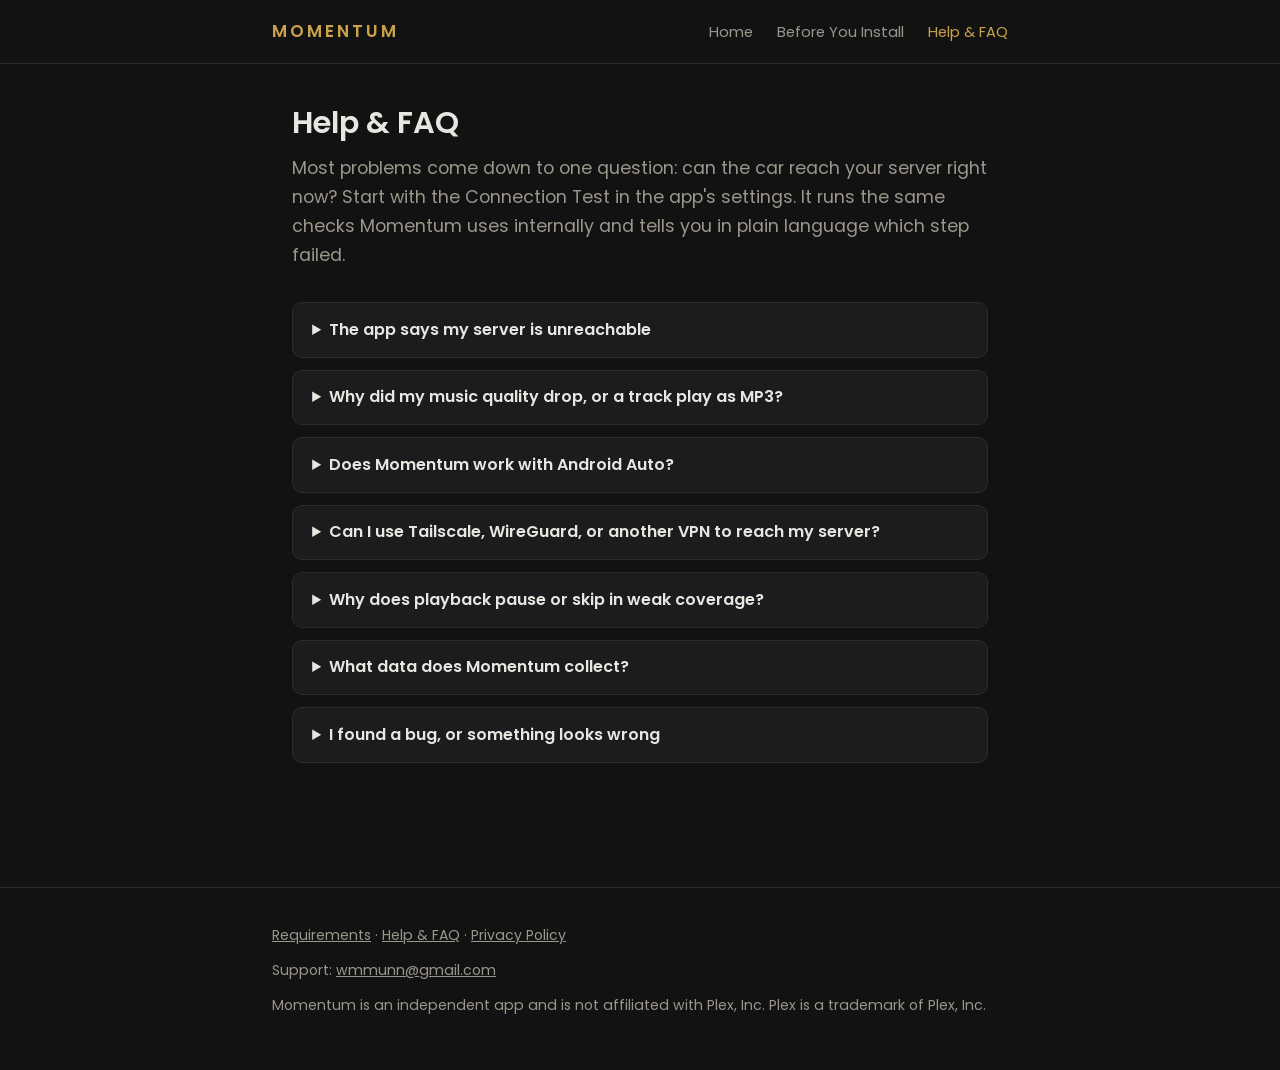
==== faq.html @ 41d22cd5 "Initial site" ====
<!DOCTYPE html>
<html lang="en">
<head>
<meta charset="utf-8">
<meta name="viewport" content="width=device-width, initial-scale=1">
<title>Help &amp; FAQ — Momentum</title>
<meta name="description" content="Answers to common Momentum questions: server unreachable, quality fallback, relay connections, Android Auto, and diagnostics.">
<link rel="preconnect" href="https://fonts.googleapis.com">
<link href="https://fonts.googleapis.com/css2?family=Poppins:wght@400;600&display=swap" rel="stylesheet">
<link rel="stylesheet" href="style.css">
</head>
<body>

<header>
  <div class="header-inner">
    <a class="wordmark" href="index.html">MOMENTUM</a>
    <nav>
      <a href="index.html">Home</a>
      <a href="setup.html">Before You Install</a>
      <a href="faq.html" aria-current="page">Help &amp; FAQ</a>
    </nav>
  </div>
</header>

<main>
  <h1>Help &amp; FAQ</h1>
  <p class="lede">Most problems come down to one question: can the car reach your server right now? Start with the Connection Test in the app's settings. It runs the same checks Momentum uses internally and tells you in plain language which step failed.</p>

  <!-- DRAFT: these answers are starting points. Expand each from real tester
       cases, and add new entries as support questions repeat. -->

  <details>
    <summary>The app says my server is unreachable</summary>
    <div class="answer">
      <p>Momentum reaches your server the same way the official Plex app on your phone does over cellular. Run the two-minute test on the <a href="setup.html">Before You Install</a> page: official Plex app, WiFi off, VPN off, play a track. If that fails, the problem is server reachability, not the car. Check Plex's Remote Access page on your server; it should read "Fully accessible outside your network".</p>
      <p>If the phone test works but the car still cannot connect, run the in-app Connection Test and note which of its checks fails. That result is the fastest thing to include if you contact support.</p>
    </div>
  </details>

  <details>
    <summary>Why did my music quality drop, or a track play as MP3?</summary>
    <div class="answer">
      <p>When the connection cannot sustain a file's full bitrate, Momentum automatically falls back to a converted stream rather than stopping playback. This is most common on Plex Relay connections, which are bandwidth-limited by Plex, and on weak cellular stretches. Your files on the server are never touched; the conversion happens in transit, and direct play resumes when conditions allow.</p>
      <p>If this happens constantly, check whether your server is connecting via Relay instead of a direct port-forwarded connection.</p>
    </div>
  </details>

  <details>
    <summary>Does Momentum work with Android Auto?</summary>
    <div class="answer">
      <p>No, and there is no Android Auto version planned. Momentum is built natively for Android Automotive OS, the operating system inside cars with Google built-in. If your car uses Android Auto (phone projection), the official Plexamp app covers that platform well.</p>
    </div>
  </details>

  <details>
    <summary>Can I use Tailscale, WireGuard, or another VPN to reach my server?</summary>
    <div class="answer">
      <p>No. The car runs a locked system that cannot join a VPN or overlay network, so a server reachable only at an overlay address will not work from the vehicle, even though it works from devices with the VPN client installed. The server needs a public path: port-forwarded Remote Access, or Plex Relay.</p>
    </div>
  </details>

  <details>
    <summary>Why does playback pause or skip in weak coverage?</summary>
    <div class="answer">
      <p>Momentum buffers ahead aggressively, so short gaps in cellular coverage usually pass unheard. In a longer outage the app holds your place, tells you on screen that the connection was lost, and resumes when the network returns. If you regularly drive through dead zones and hear interruptions, lower-bitrate files will ride through longer gaps than high-resolution ones, simply because the same buffer holds more seconds of audio.</p>
    </div>
  </details>

  <details>
    <summary>What data does Momentum collect?</summary>
    <div class="answer">
      <!-- TODO: link the privacy policy and keep this consistent with the
           Play Data safety form. Summarize: crash reporting + diagnostics
           logs, what they contain, what they never contain. -->
      <p>Momentum includes crash reporting and diagnostic logging so problems can actually be fixed on a platform with no debugging access. Diagnostics never include your Plex password, and stream tokens are redacted from logs. The full details are in the <a href="#">privacy policy</a>.</p>
    </div>
  </details>

  <details>
    <summary>I found a bug, or something looks wrong</summary>
    <div class="answer">
      <p>Use Send Diagnostics in the app's settings right after you see the problem, then email a short description of what happened. The diagnostic log is what makes car-side problems fixable, and sending it close to the incident matters because it captures a rolling window.</p>
      <!-- TODO: switch to support@momentumcar.app once forwarding is live -->
      <p>Support: <a href="mailto:wmmunn@gmail.com">wmmunn@gmail.com</a></p>
    </div>
  </details>
</main>

<footer>
  <div class="footer-inner">
    <p>
      <a href="setup.html">Requirements</a> ·
      <a href="faq.html">Help &amp; FAQ</a> ·
      <!-- TODO: point at the real privacy policy URL -->
      <a href="#">Privacy Policy</a>
    </p>
    <p>Support: <a href="mailto:wmmunn@gmail.com">wmmunn@gmail.com</a></p>
    <p>Momentum is an independent app and is not affiliated with Plex, Inc. Plex is a trademark of Plex, Inc.</p>
  </div>
</footer>

</body>
</html>
---- style.css ----
/* Momentum site — shared stylesheet.
   Dark + gold to match the in-app look. No frameworks, no build step. */

:root {
  --bg: #121212;
  --bg-card: #1c1c1e;
  --text: #e8e6e1;
  --text-dim: #9b968c;
  --gold: #c9a24b;
  --gold-dim: #8a7136;
  --border: #2c2c2e;
  --max-width: 46rem;
}

* { box-sizing: border-box; }

body {
  margin: 0;
  background: var(--bg);
  color: var(--text);
  font-family: "Poppins", system-ui, -apple-system, "Segoe UI", sans-serif;
  font-size: 1rem;
  line-height: 1.65;
}

main {
  max-width: var(--max-width);
  margin: 0 auto;
  padding: 0 1.25rem 4rem;
}

/* Header / nav */
header {
  border-bottom: 1px solid var(--border);
  padding: 1.1rem 1.25rem;
}
.header-inner {
  max-width: var(--max-width);
  margin: 0 auto;
  display: flex;
  align-items: baseline;
  justify-content: space-between;
  flex-wrap: wrap;
  gap: 0.5rem 1.5rem;
}
.wordmark {
  color: var(--gold);
  font-weight: 600;
  letter-spacing: 0.18em;
  text-decoration: none;
  font-size: 1.05rem;
}
nav a {
  color: var(--text-dim);
  text-decoration: none;
  margin-left: 1.25rem;
  font-size: 0.92rem;
}
nav a:hover, nav a[aria-current="page"] { color: var(--gold); }

/* Typography */
h1 {
  font-size: 1.9rem;
  font-weight: 600;
  line-height: 1.25;
  margin: 2.5rem 0 0.5rem;
}
h2 {
  font-size: 1.25rem;
  font-weight: 600;
  color: var(--gold);
  margin: 2.5rem 0 0.75rem;
}
h3 {
  font-size: 1.05rem;
  font-weight: 600;
  margin: 1.75rem 0 0.5rem;
}
p { margin: 0.75rem 0; }
a { color: var(--gold); }
.lede { color: var(--text-dim); font-size: 1.1rem; margin-bottom: 2rem; }

ul { padding-left: 1.25rem; }
li { margin: 0.4rem 0; }

/* Cards and callouts */
.card {
  background: var(--bg-card);
  border: 1px solid var(--border);
  border-radius: 10px;
  padding: 1.1rem 1.3rem;
  margin: 1.25rem 0;
}
.callout {
  border-left: 3px solid var(--gold);
  background: var(--bg-card);
  border-radius: 0 10px 10px 0;
  padding: 0.9rem 1.2rem;
  margin: 1.5rem 0;
}
.callout strong { color: var(--gold); }

/* Buttons */
.btn {
  display: inline-block;
  background: var(--gold);
  color: #121212;
  font-weight: 600;
  text-decoration: none;
  padding: 0.65rem 1.4rem;
  border-radius: 8px;
  margin: 0.5rem 0.75rem 0.5rem 0;
}
.btn.secondary {
  background: transparent;
  color: var(--gold);
  border: 1px solid var(--gold-dim);
}

/* FAQ */
details {
  border: 1px solid var(--border);
  border-radius: 10px;
  background: var(--bg-card);
  margin: 0.75rem 0;
  padding: 0;
}
details summary {
  cursor: pointer;
  padding: 0.85rem 1.2rem;
  font-weight: 600;
  list-style-position: inside;
}
details[open] summary { color: var(--gold); }
details .answer { padding: 0 1.2rem 1rem; }

/* Footer */
footer {
  border-top: 1px solid var(--border);
  margin-top: 3rem;
  padding: 1.5rem 1.25rem 2.5rem;
  color: var(--text-dim);
  font-size: 0.88rem;
}
.footer-inner { max-width: var(--max-width); margin: 0 auto; }
footer a { color: var(--text-dim); }
footer a:hover { color: var(--gold); }
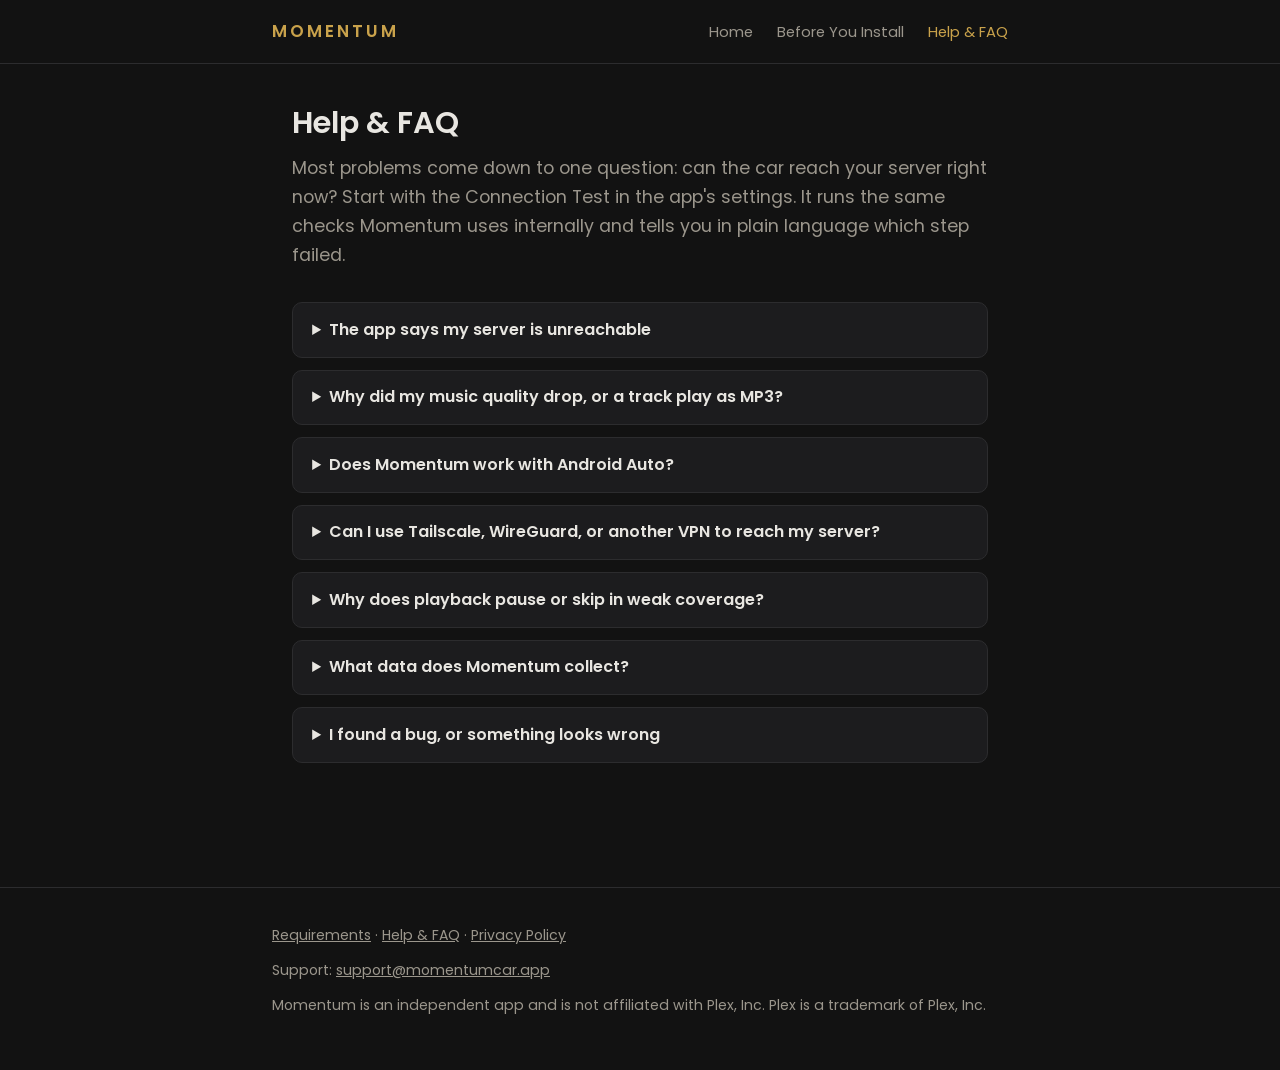
==== commit c2a41f0f: "Switch support links to support@momentumcar.app" ====
--- a/faq.html
+++ b/faq.html
@@ -55,7 +55,9 @@
   <details>
     <summary>Can I use Tailscale, WireGuard, or another VPN to reach my server?</summary>
     <div class="answer">
-      <p>No. The car runs a locked system that cannot join a VPN or overlay network, so a server reachable only at an overlay address will not work from the vehicle, even though it works from devices with the VPN client installed. The server needs a public path: port-forwarded Remote Access, or Plex Relay.</p>
+      <p>Not directly, with one real exception. The car runs a locked system that cannot join a VPN or overlay network, so a server reachable only at a private overlay address (a Tailscale 100.x address, a WireGuard peer, ZeroTier) will not work from the vehicle, even though it works from your phone with the VPN app installed.</p>
+      <p>The exception is tunnels that publish a public endpoint, such as Tailscale Funnel or Cloudflare Tunnel. Those give your server a publicly reachable address, which the car can use like any other public path, and some Momentum users run this way. Two caveats if you do: the tunnel's public URL needs to be added to your Plex server's "Custom server access URLs" (Settings → Network) so apps can discover it, and the tunnel becomes part of your streaming path, so its bandwidth limits or outages will look like an unreachable server from the car.</p>
+      <p>A port-forwarded direct connection is still the fastest and most reliable option.</p>
     </div>
   </details>
 
@@ -69,10 +71,7 @@
   <details>
     <summary>What data does Momentum collect?</summary>
     <div class="answer">
-      <!-- TODO: link the privacy policy and keep this consistent with the
-           Play Data safety form. Summarize: crash reporting + diagnostics
-           logs, what they contain, what they never contain. -->
-      <p>Momentum includes crash reporting and diagnostic logging so problems can actually be fixed on a platform with no debugging access. Diagnostics never include your Plex password, and stream tokens are redacted from logs. The full details are in the <a href="#">privacy policy</a>.</p>
+      <p>Momentum includes crash reporting and diagnostic logging so problems can actually be fixed on a platform with no debugging access. Diagnostics never include your Plex password, and your Plex token is removed from logs before they leave the device. Uploaded logs are deleted after 14 days. The full details are in the <a href="privacy.html">privacy policy</a>.</p>
     </div>
   </details>
 
@@ -80,8 +79,7 @@
     <summary>I found a bug, or something looks wrong</summary>
     <div class="answer">
       <p>Use Send Diagnostics in the app's settings right after you see the problem, then email a short description of what happened. The diagnostic log is what makes car-side problems fixable, and sending it close to the incident matters because it captures a rolling window.</p>
-      <!-- TODO: switch to support@momentumcar.app once forwarding is live -->
-      <p>Support: <a href="mailto:wmmunn@gmail.com">wmmunn@gmail.com</a></p>
+      <p>Support: <a href="mailto:support@momentumcar.app">support@momentumcar.app</a></p>
     </div>
   </details>
 </main>
@@ -91,10 +89,9 @@
     <p>
       <a href="setup.html">Requirements</a> ·
       <a href="faq.html">Help &amp; FAQ</a> ·
-      <!-- TODO: point at the real privacy policy URL -->
-      <a href="#">Privacy Policy</a>
+      <a href="privacy.html">Privacy Policy</a>
     </p>
-    <p>Support: <a href="mailto:wmmunn@gmail.com">wmmunn@gmail.com</a></p>
+    <p>Support: <a href="mailto:support@momentumcar.app">support@momentumcar.app</a></p>
     <p>Momentum is an independent app and is not affiliated with Plex, Inc. Plex is a trademark of Plex, Inc.</p>
   </div>
 </footer>
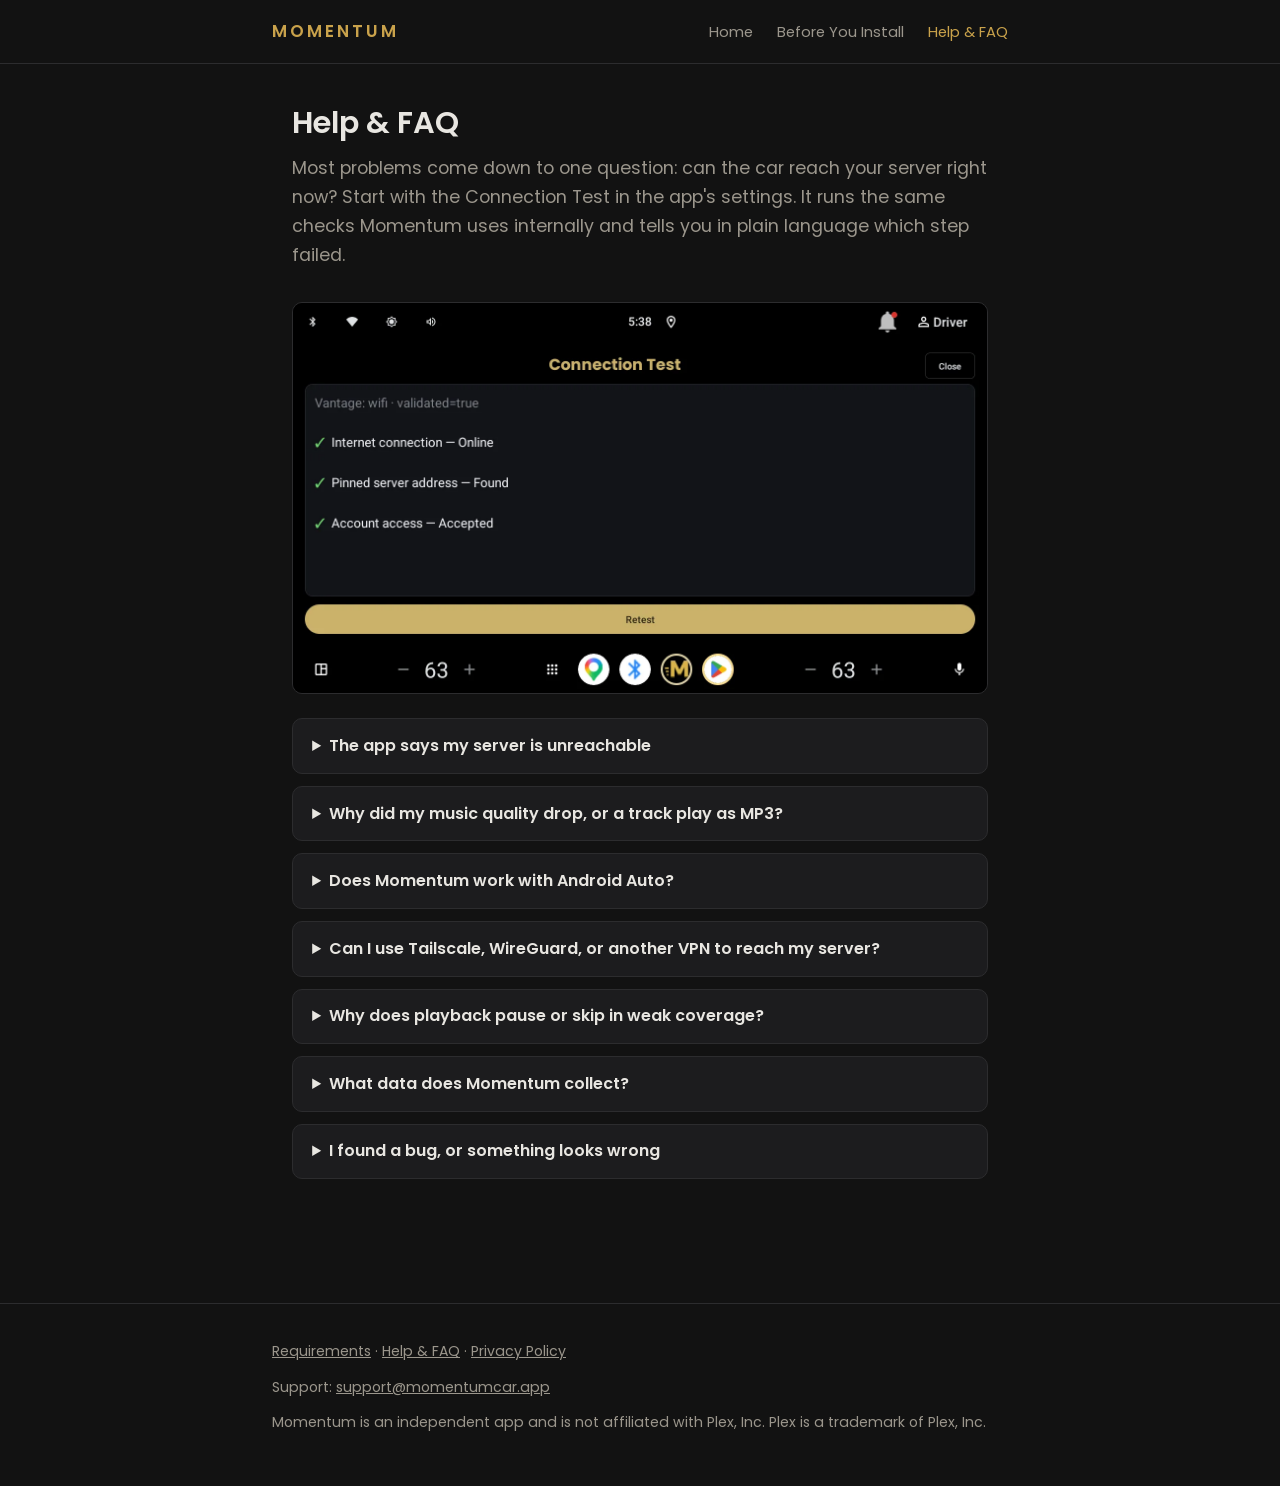
==== commit cd11bacf: "Add screenshots across landing and FAQ" ====
--- a/faq.html
+++ b/faq.html
@@ -25,6 +25,8 @@
 <main>
   <h1>Help &amp; FAQ</h1>
   <p class="lede">Most problems come down to one question: can the car reach your server right now? Start with the Connection Test in the app's settings. It runs the same checks Momentum uses internally and tells you in plain language which step failed.</p>
+
+  <img class="shot" src="images/connection-test.webp" alt="Momentum's built-in Connection Test showing three passing checks: internet connection, pinned server address, and account access" width="1408" height="792" loading="lazy">
 
   <!-- DRAFT: these answers are starting points. Expand each from real tester
        cases, and add new entries as support questions repeat. -->
--- a/style.css
+++ b/style.css
@@ -134,6 +134,26 @@
 details[open] summary { color: var(--gold); }
 details .answer { padding: 0 1.2rem 1rem; }
 
+/* Screenshots */
+.shot {
+  width: 100%;
+  height: auto;
+  display: block;
+  border: 1px solid var(--border);
+  border-radius: 10px;
+  margin: 1.5rem 0;
+}
+.shot-row {
+  display: grid;
+  grid-template-columns: 1fr 1fr;
+  gap: 1rem;
+  margin: 1.5rem 0;
+}
+.shot-row .shot { margin: 0; }
+@media (max-width: 600px) {
+  .shot-row { grid-template-columns: 1fr; }
+}
+
 /* Footer */
 footer {
   border-top: 1px solid var(--border);
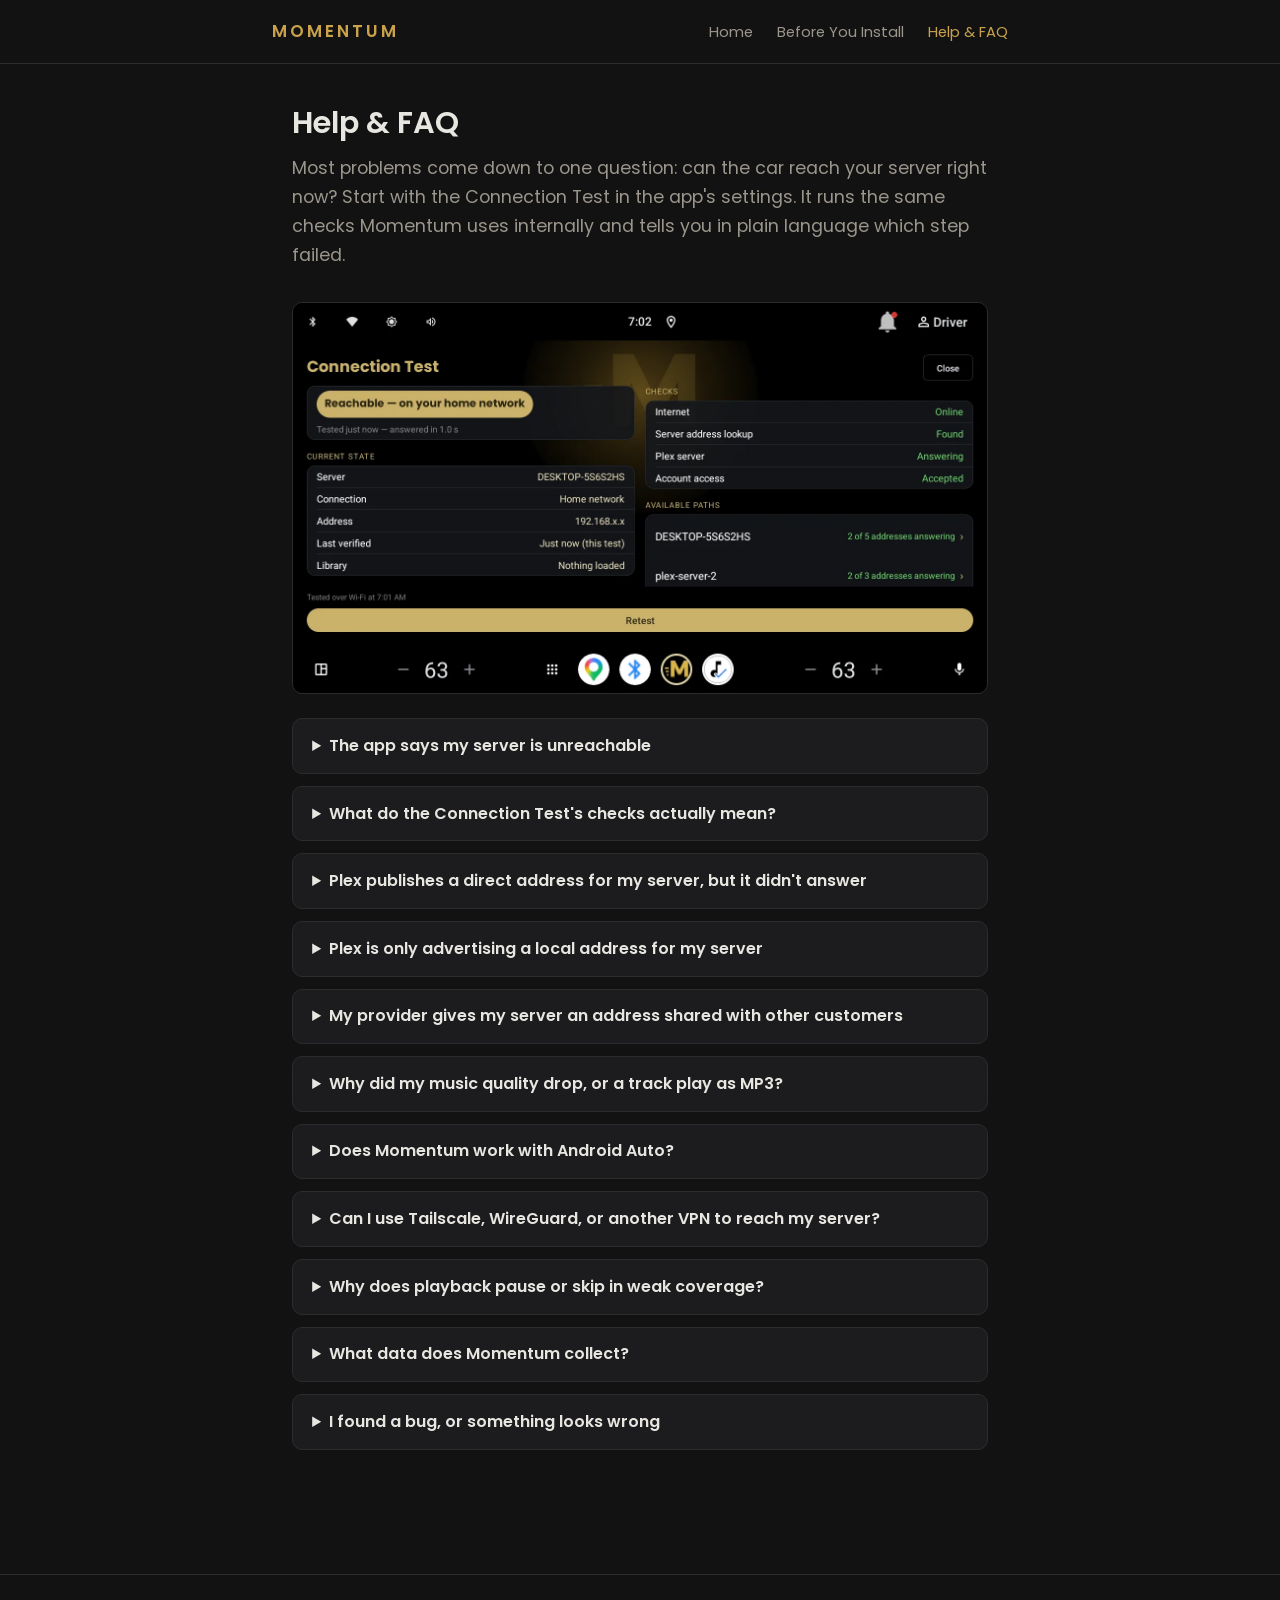
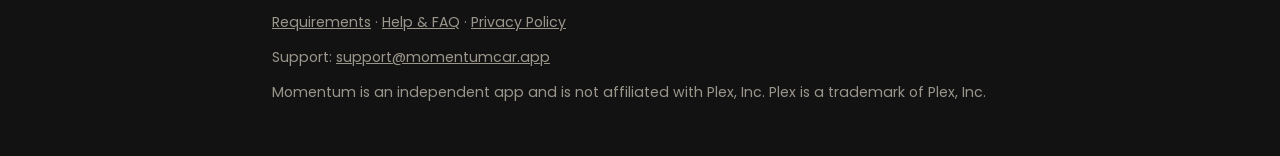
==== commit 3640aea6: "FAQ: Connection Test decoder, the three named connection causes, corrected quality answer, tunnel vs" ====
--- a/faq.html
+++ b/faq.html
@@ -26,7 +26,7 @@
   <h1>Help &amp; FAQ</h1>
   <p class="lede">Most problems come down to one question: can the car reach your server right now? Start with the Connection Test in the app's settings. It runs the same checks Momentum uses internally and tells you in plain language which step failed.</p>
 
-  <img class="shot" src="images/connection-test.webp" alt="Momentum's built-in Connection Test showing three passing checks: internet connection, pinned server address, and account access" width="1408" height="792" loading="lazy">
+  <img class="shot" src="images/connection-test.webp" alt="Momentum's built-in Connection Test: a green verdict reading Reachable, the server's current connection and address, four passing checks — internet, server address lookup, Plex server, and account access — and a list of every address Plex publishes for each server" width="1408" height="792" loading="lazy">
 
   <!-- DRAFT: these answers are starting points. Expand each from real tester
        cases, and add new entries as support questions repeat. -->
@@ -40,10 +40,50 @@
   </details>
 
   <details>
+    <summary>What do the Connection Test's checks actually mean?</summary>
+    <div class="answer">
+      <p><strong>Internet</strong> — whether the car has a working connection at all. This is tested against Plex's own servers. A failure here means the car is offline; nothing is wrong with your server.</p>
+      <p><strong>Server address lookup</strong> — whether your server's address can be translated into a network address. A failure is a DNS problem, usually in the car's network or a router setting, and not something Plex controls.</p>
+      <p><strong>Plex server</strong> — whether your server answered. This is the one that matters most. If it fails, the checks below it could not run.</p>
+      <p><strong>Account access</strong> — whether your server accepted your Plex account. "Not checked — server didn't answer" means the server never replied, so nothing about your account was tested. A real failure here reads "Rejected (not authorized)" and means either remote streaming needs a Plex Pass, or a shared server needs access granted by its owner.</p>
+      <p><strong>Available paths</strong> — every address Plex publishes for each of your servers, and which of them answered. "0 of 4 addresses answering" means none of the routes to that server worked from the car. If a second server shows addresses answering, you can switch to it in Settings.</p>
+    </div>
+  </details>
+
+  <details>
+    <summary>Plex publishes a direct address for my server, but it didn't answer</summary>
+    <div class="answer">
+      <p>This means Plex knows a public address for your server and is telling clients to use it, but nothing responded there. The server is running and talking to Plex; the route in from outside is broken.</p>
+      <p>The usual cause is a port forward that stopped working. Routers can drop forwards when they restart (depends on how it was configured), and a forward also breaks silently when the server's local address changes, which happens on its own if the server gets its address automatically. The durable fix is to give the server a fixed local address in your router's settings, then re-create the forward to that address.</p>
+      <p>Also worth checking: that the server is awake and not asleep, and that Plex's Remote Access page still reads "Fully accessible outside your network". If you have recently changed router or internet provider, the address Plex is publishing may simply be out of date. Plex will catch up on its own, though it can take a while.</p>
+    </div>
+  </details>
+
+  <details>
+    <summary>Plex is only advertising a local address for my server</summary>
+    <div class="answer">
+      <p>A local address only works inside your house, and your car connects from outside it. Plex has no public route to hand out, so there is nothing for the car to reach.</p>
+      <p>Open Plex's Settings, then Remote Access. It should read "Fully accessible outside your network". If Remote Access is switched off, turn it on, tick "Manually specify public port", and forward that port on your router to the machine running Plex. A fixed local address for the server makes that forward survive; if the server's address changes on its own, the forward stops pointing anywhere.</p>
+      <p>If you have just enabled it, give it a few minutes. Plex can be slow to publish a new address, and the car will find it once it appears.</p>
+      <p>If Remote Access is on and still cannot get a public route, your internet provider may not be giving you one. That is a different situation, covered below.</p>
+    </div>
+  </details>
+
+  <details>
+    <summary>My provider gives my server an address shared with other customers</summary>
+    <div class="answer">
+      <p>Shared addresses, sometimes called carrier-grade NAT, cannot accept incoming connections. No port forward will help, because there is no port to forward to. This is not something you have set up wrong; plenty of providers do it by default.</p>
+      <p>There are two ways out. The first is to ask your provider whether they can give the server its own public address. Some will, sometimes free and sometimes for a small charge, and some will not offer it at all. This varies by country and provider more than by anything you can control.</p>
+      <p>The second is a tunnel, which gives your server a public address without needing one from your provider. Tailscale Funnel is the simplest of these and is known to work with Momentum. Note that this is different from plain Tailscale or WireGuard, which the car cannot join.</p>
+      <p>If neither is possible, Plex Relay will still work. It is slower and caps quality, but it plays.</p>
+    </div>
+  </details>
+
+  <details>
     <summary>Why did my music quality drop, or a track play as MP3?</summary>
     <div class="answer">
-      <p>When the connection cannot sustain a file's full bitrate, Momentum automatically falls back to a converted stream rather than stopping playback. This is most common on Plex Relay connections, which are bandwidth-limited by Plex, and on weak cellular stretches. Your files on the server are never touched; the conversion happens in transit, and direct play resumes when conditions allow.</p>
-      <p>If this happens constantly, check whether your server is connecting via Relay instead of a direct port-forwarded connection.</p>
+      <p>If the file is FLAC and it still played as MP3, the connection could not carry it at full bitrate, so Momentum switched to a converted stream rather than stopping playback. This is most common on Plex Relay connections, which are bandwidth-limited by Plex, and on weak cellular stretches. Your files on the server are never touched; the conversion happens in transit, and direct play resumes when conditions allow.</p>
+      <p>If this happens constantly, check whether your server is connecting via Relay instead of a direct port-forwarded connection. The Connection Test in the app's settings will tell you which.</p>
     </div>
   </details>
 
